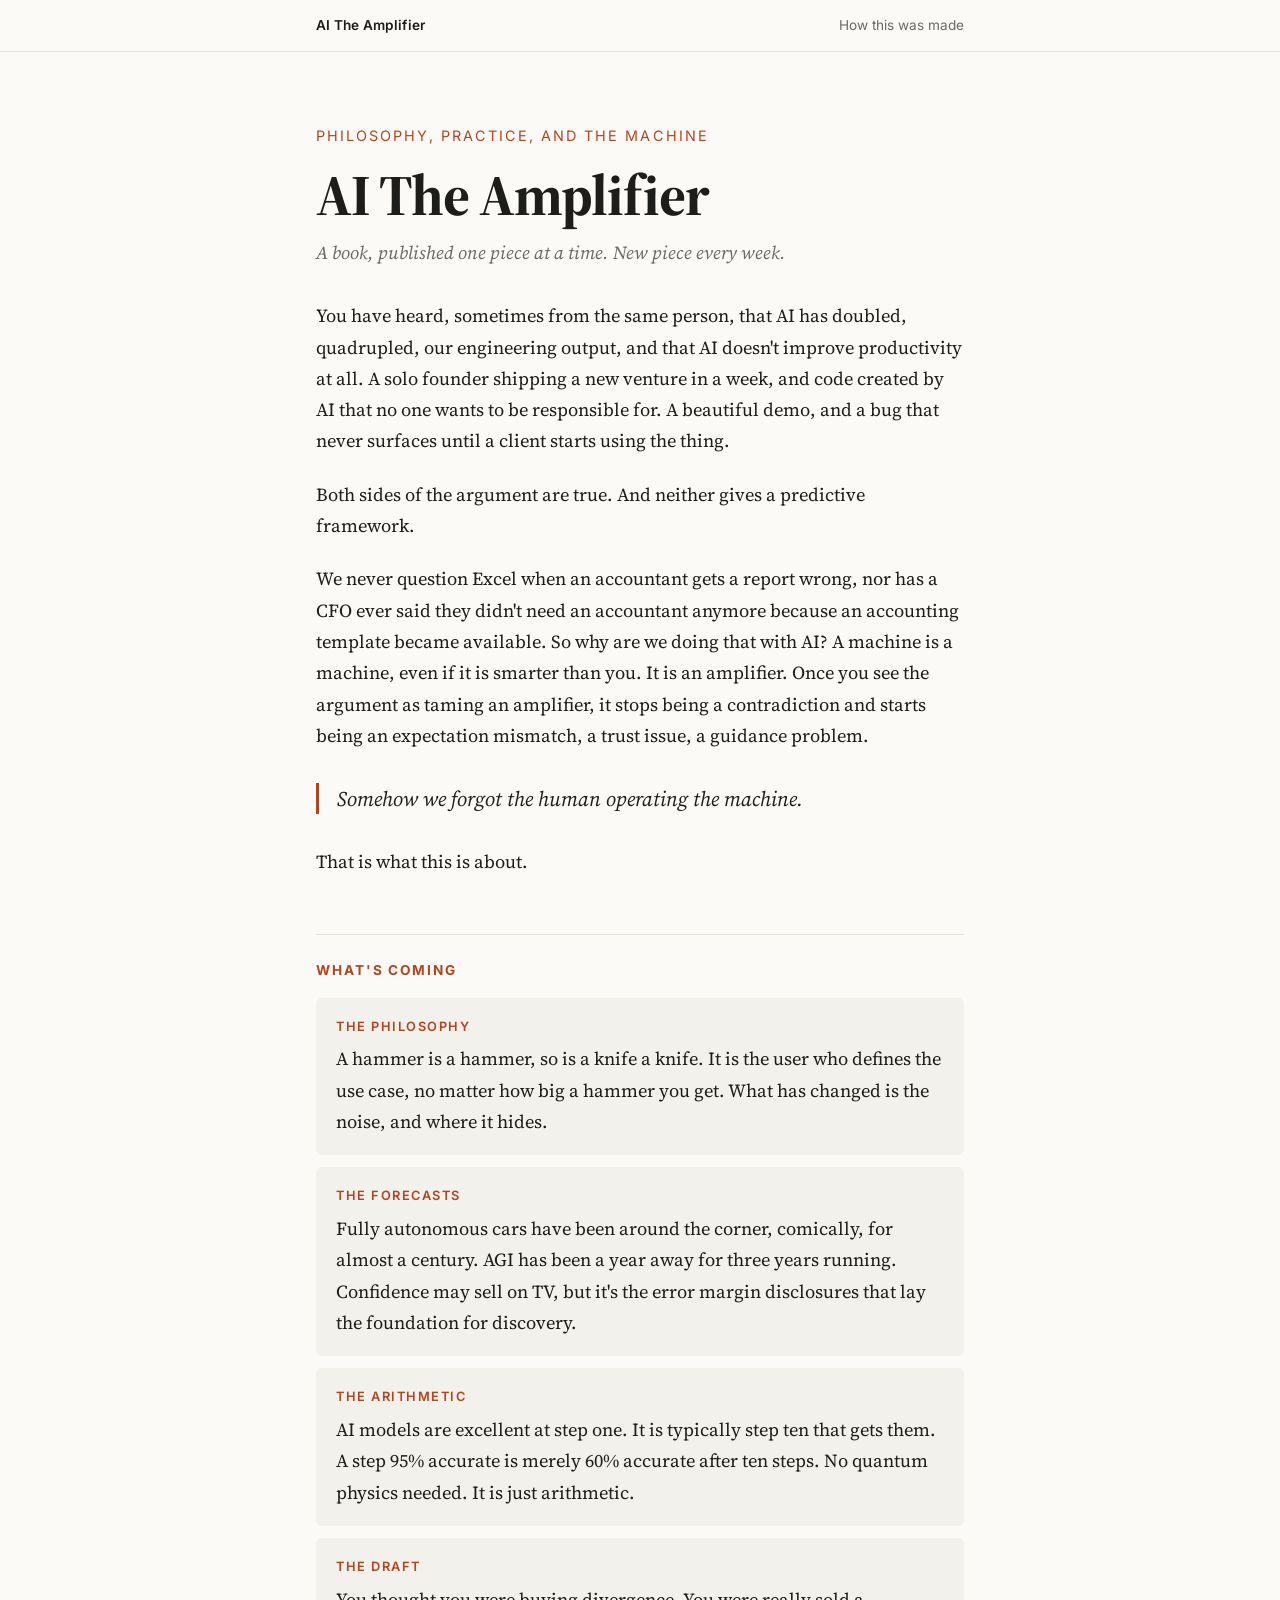
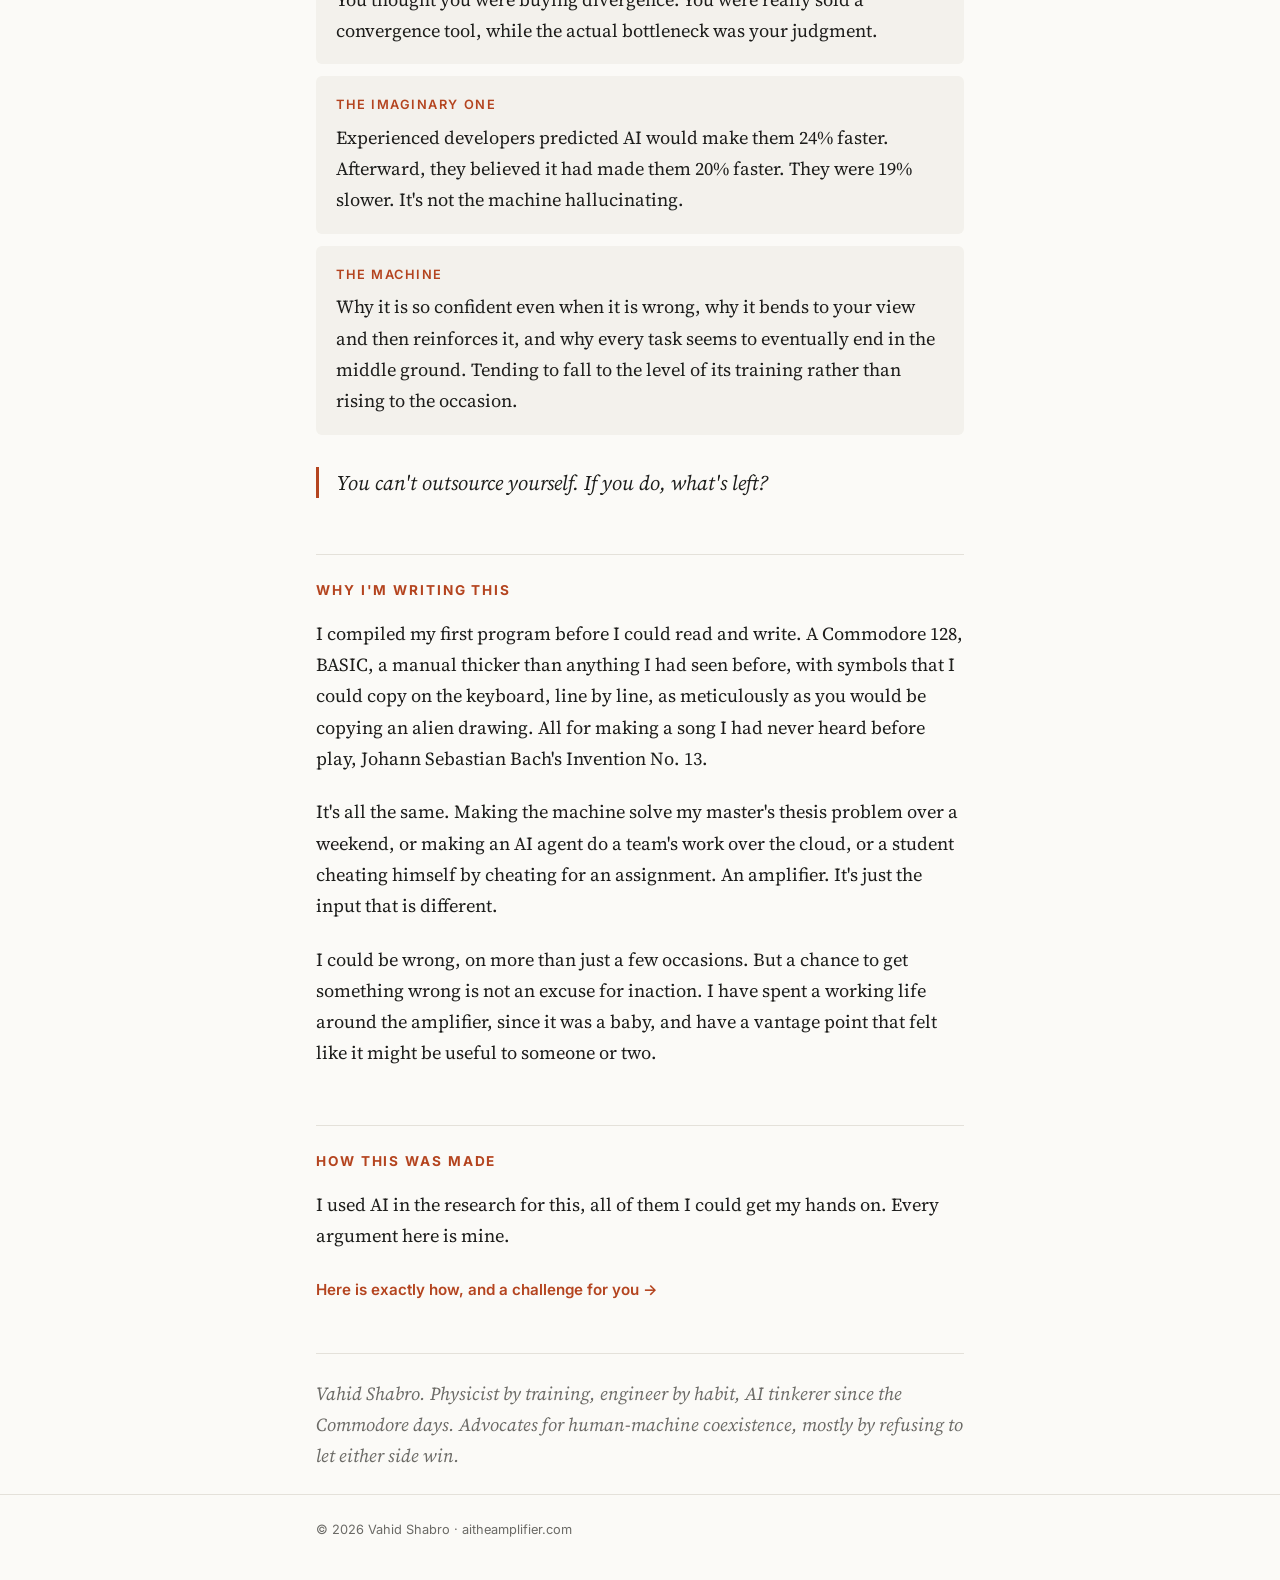
==== index.html @ 716a2b0b "Add files via upload" ====
<!doctype html>
<html lang="en">
<head>
  <meta charset="utf-8">
  <meta name="viewport" content="width=device-width, initial-scale=1">
  <title>AI The Amplifier</title>
  <meta name="description" content="A book, published one piece at a time. Philosophy, practice, and the machine. By Vahid Shabro.">
  <meta property="og:title" content="AI The Amplifier">
  <meta property="og:description" content="A book, published one piece at a time. New piece every week.">
  <meta property="og:url" content="https://aitheamplifier.com/">
  <link rel="preconnect" href="https://fonts.googleapis.com">
  <link rel="preconnect" href="https://fonts.gstatic.com" crossorigin>
  <link href="https://fonts.googleapis.com/css2?family=Inter:wght@400;600&family=Source+Serif+4:ital,wght@0,400;0,700;1,400&display=swap" rel="stylesheet">
  <link rel="stylesheet" href="assets/style.css">
</head>
<body>
  <nav class="site-nav">
    <div class="wrap">
      <a class="brand" href="./">AI The Amplifier</a>
      <a href="how-this-was-made/">How this was made</a>
    </div>
  </nav>

  <header class="hero">
    <div class="wrap">
      <p class="eyebrow">Philosophy, Practice, and the Machine</p>
      <h1>AI The Amplifier</h1>
      <p class="kicker">A book, published one piece at a time. New piece every week.</p>
    </div>
  </header>

  <main class="wrap">
    <p>You have heard, sometimes from the same person, that AI has doubled, quadrupled, our engineering output, and that AI doesn't improve productivity at all. A solo founder shipping a new venture in a week, and code created by AI that no one wants to be responsible for. A beautiful demo, and a bug that never surfaces until a client starts using the thing.</p>

    <p>Both sides of the argument are true. And neither gives a predictive framework.</p>

    <p>We never question Excel when an accountant gets a report wrong, nor has a CFO ever said they didn't need an accountant anymore because an accounting template became available. So why are we doing that with AI? A machine is a machine, even if it is smarter than you. It is an amplifier. Once you see the argument as taming an amplifier, it stops being a contradiction and starts being an expectation mismatch, a trust issue, a guidance problem.</p>

    <p class="pull">Somehow we forgot the human operating the machine.</p>

    <p>That is what this is about.</p>

    <h2>What's coming</h2>
    <ul class="coming">
      <li><span class="label">The philosophy</span>A hammer is a hammer, so is a knife a knife. It is the user who defines the use case, no matter how big a hammer you get. What has changed is the noise, and where it hides.</li>
      <li><span class="label">The forecasts</span>Fully autonomous cars have been around the corner, comically, for almost a century. AGI has been a year away for three years running. Confidence may sell on TV, but it's the error margin disclosures that lay the foundation for discovery.</li>
      <li><span class="label">The arithmetic</span>AI models are excellent at step one. It is typically step ten that gets them. A step 95% accurate is merely 60% accurate after ten steps. No quantum physics needed. It is just arithmetic.</li>
      <li><span class="label">The draft</span>You thought you were buying divergence. You were really sold a convergence tool, while the actual bottleneck was your judgment.</li>
      <li><span class="label">The imaginary one</span>Experienced developers predicted AI would make them 24% faster. Afterward, they believed it had made them 20% faster. They were 19% slower. It's not the machine hallucinating.</li>
      <li><span class="label">The machine</span>Why it is so confident even when it is wrong, why it bends to your view and then reinforces it, and why every task seems to eventually end in the middle ground. Tending to fall to the level of its training rather than rising to the occasion.</li>
    </ul>

    <p class="pull">You can't outsource yourself. If you do, what's left?</p>

    <h2>Why I'm writing this</h2>
    <p>I compiled my first program before I could read and write. A Commodore 128, BASIC, a manual thicker than anything I had seen before, with symbols that I could copy on the keyboard, line by line, as meticulously as you would be copying an alien drawing. All for making a song I had never heard before play, Johann Sebastian Bach's Invention No. 13.</p>

    <p>It's all the same. Making the machine solve my master's thesis problem over a weekend, or making an AI agent do a team's work over the cloud, or a student cheating himself by cheating for an assignment. An amplifier. It's just the input that is different.</p>

    <p>I could be wrong, on more than just a few occasions. But a chance to get something wrong is not an excuse for inaction. I have spent a working life around the amplifier, since it was a baby, and have a vantage point that felt like it might be useful to someone or two.</p>

    <h2>How this was made</h2>
    <p>I used AI in the research for this, all of them I could get my hands on. Every argument here is mine.</p>
    <p><a class="cta" href="how-this-was-made/">Here is exactly how, and a challenge for you →</a></p>

    <p class="signature">Vahid Shabro. Physicist by training, engineer by habit, AI tinkerer since the Commodore days. Advocates for human-machine coexistence, mostly by refusing to let either side win.</p>
  </main>

  <footer>
    <div class="wrap">© 2026 Vahid Shabro · aitheamplifier.com</div>
  </footer>
</body>
</html>
---- assets/style.css ----
:root {
  --bg: #fbfaf7;
  --text: #1d1d1b;
  --muted: #6b6a66;
  --accent: #b4441f;
  --rule: #e4e1da;
  --card: #f3f1ec;
  --serif: "Source Serif 4", Georgia, "Times New Roman", serif;
  --sans: "Inter", -apple-system, BlinkMacSystemFont, "Segoe UI", sans-serif;
}

@media (prefers-color-scheme: dark) {
  :root {
    --bg: #161614;
    --text: #e9e7e1;
    --muted: #9b9890;
    --accent: #e0774f;
    --rule: #2e2d2a;
    --card: #1f1e1b;
  }
}

* { box-sizing: border-box; }
html { -webkit-text-size-adjust: 100%; }

body {
  margin: 0;
  background: var(--bg);
  color: var(--text);
  font-family: var(--serif);
  font-size: 1.15rem;
  line-height: 1.7;
}

.wrap { max-width: 680px; margin: 0 auto; padding: 0 16px; }

.site-nav { border-bottom: 1px solid var(--rule); font-family: var(--sans); font-size: 0.85rem; }
.site-nav .wrap {
  display: flex; justify-content: space-between; align-items: center;
  padding-top: 14px; padding-bottom: 14px; gap: 12px; flex-wrap: wrap;
}
.site-nav a { color: var(--muted); text-decoration: none; }
.site-nav a:hover { color: var(--accent); }
.site-nav .brand { color: var(--text); font-weight: 600; letter-spacing: 0.02em; }

.hero { padding: 72px 0 32px; }
.hero h1 {
  font-size: clamp(2.4rem, 7vw, 3.6rem); line-height: 1.05;
  margin: 0 0 12px; font-weight: 700; letter-spacing: -0.02em;
}
.eyebrow {
  font-family: var(--sans); font-size: 0.9rem; text-transform: uppercase;
  letter-spacing: 0.14em; color: var(--accent); margin: 0 0 16px;
}
.kicker { font-style: italic; color: var(--muted); margin: 0; }

main { padding-bottom: 48px; }

h2 {
  font-family: var(--sans); font-size: 0.85rem; text-transform: uppercase;
  letter-spacing: 0.14em; color: var(--accent);
  margin: 56px 0 16px; padding-top: 24px; border-top: 1px solid var(--rule);
}

p { margin: 0 0 1.2em; }

.pull {
  font-size: 1.3rem; line-height: 1.5; font-style: italic;
  border-left: 3px solid var(--accent); padding-left: 18px; margin: 32px 0;
}

.coming { list-style: none; padding: 0; margin: 0; }
.coming li { background: var(--card); border-radius: 6px; padding: 18px 20px; margin-bottom: 12px; }
.coming .label {
  display: block; font-family: var(--sans); font-size: 0.8rem; font-weight: 600;
  text-transform: uppercase; letter-spacing: 0.12em; color: var(--accent); margin-bottom: 6px;
}

a { color: var(--accent); }

.cta { font-family: var(--sans); font-size: 0.95rem; font-weight: 600; text-decoration: none; }
.cta:hover { text-decoration: underline; }

.signature {
  font-style: italic; color: var(--muted);
  border-top: 1px solid var(--rule); padding-top: 24px; margin-top: 48px;
}

footer {
  border-top: 1px solid var(--rule); font-family: var(--sans);
  font-size: 0.8rem; color: var(--muted); padding: 24px 0 40px;
}
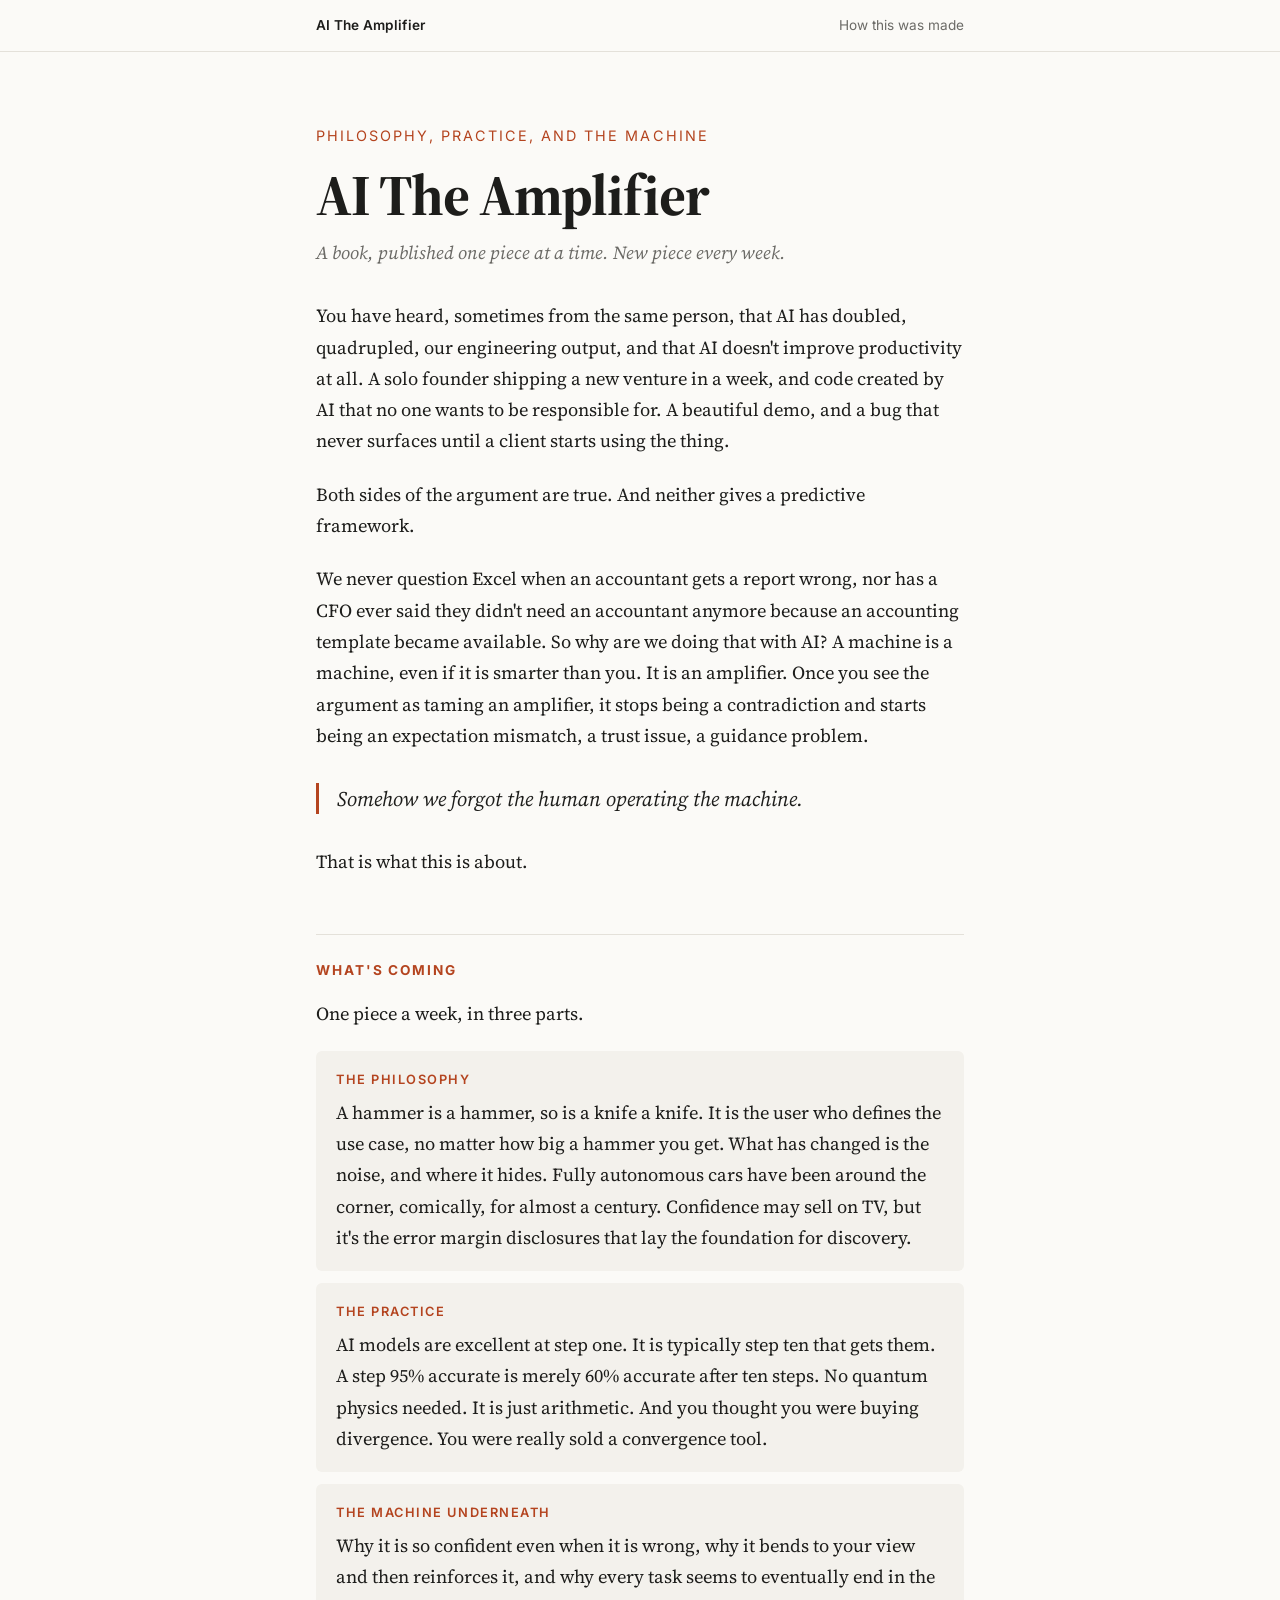
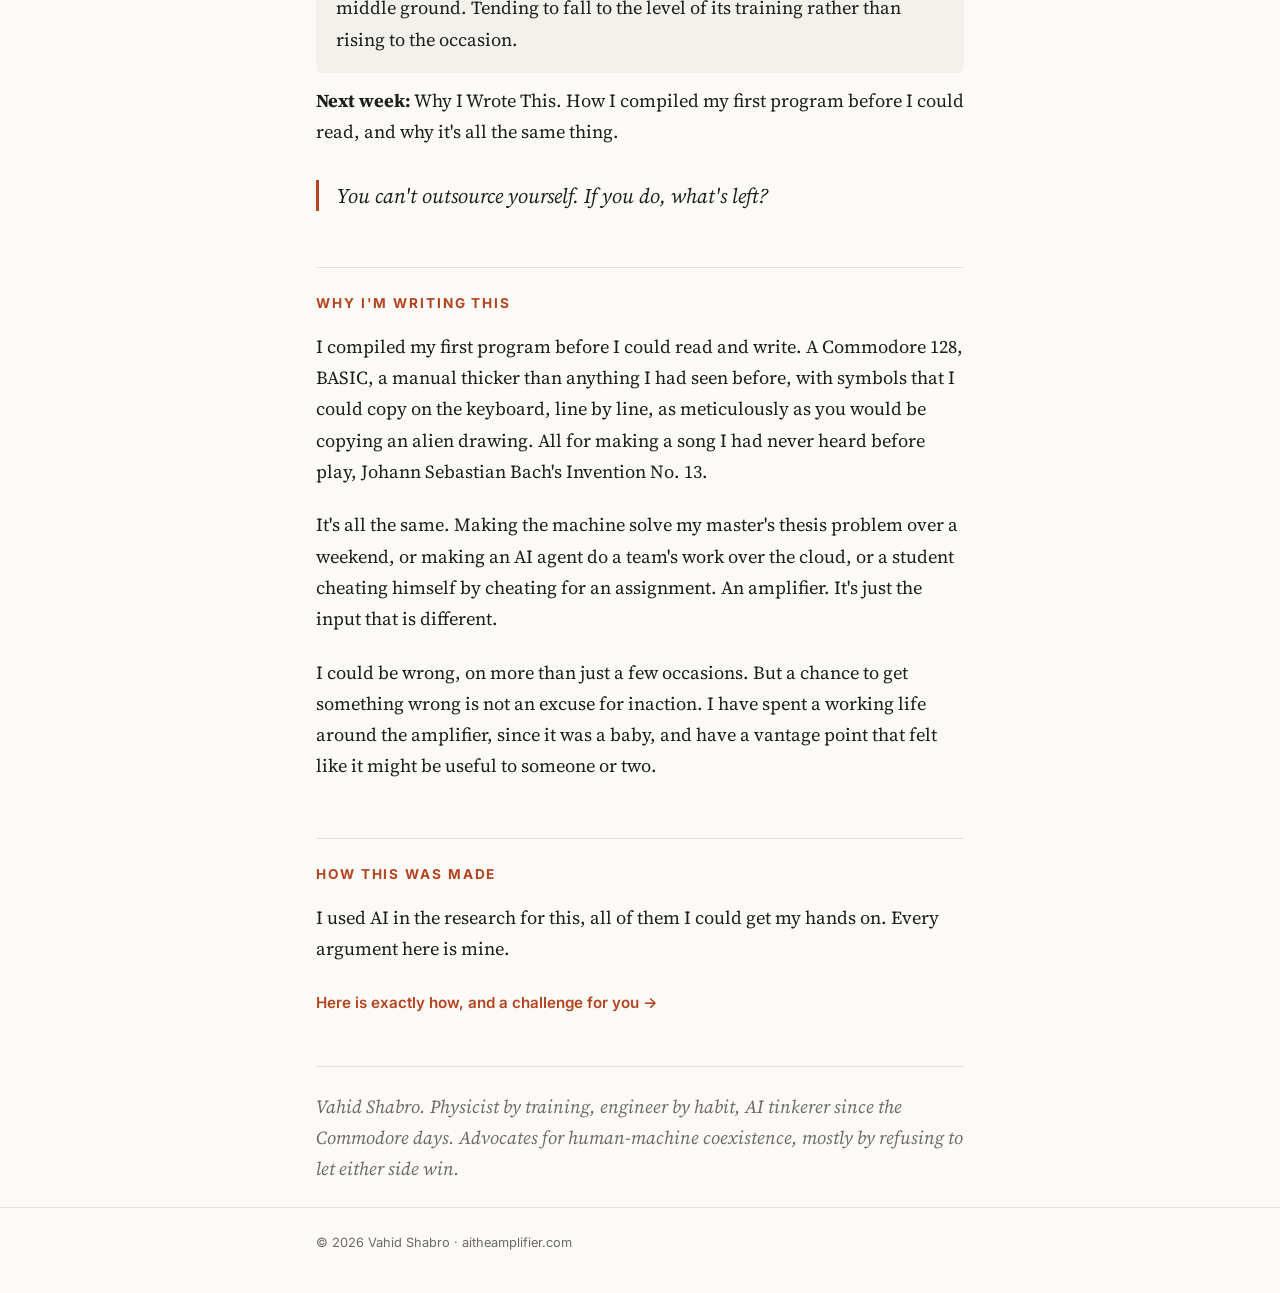
==== commit 1ed88102: "Add files via upload" ====
--- a/index.html
+++ b/index.html
@@ -41,14 +41,13 @@
     <p>That is what this is about.</p>
 
     <h2>What's coming</h2>
+    <p>One piece a week, in three parts.</p>
     <ul class="coming">
-      <li><span class="label">The philosophy</span>A hammer is a hammer, so is a knife a knife. It is the user who defines the use case, no matter how big a hammer you get. What has changed is the noise, and where it hides.</li>
-      <li><span class="label">The forecasts</span>Fully autonomous cars have been around the corner, comically, for almost a century. AGI has been a year away for three years running. Confidence may sell on TV, but it's the error margin disclosures that lay the foundation for discovery.</li>
-      <li><span class="label">The arithmetic</span>AI models are excellent at step one. It is typically step ten that gets them. A step 95% accurate is merely 60% accurate after ten steps. No quantum physics needed. It is just arithmetic.</li>
-      <li><span class="label">The draft</span>You thought you were buying divergence. You were really sold a convergence tool, while the actual bottleneck was your judgment.</li>
-      <li><span class="label">The imaginary one</span>Experienced developers predicted AI would make them 24% faster. Afterward, they believed it had made them 20% faster. They were 19% slower. It's not the machine hallucinating.</li>
-      <li><span class="label">The machine</span>Why it is so confident even when it is wrong, why it bends to your view and then reinforces it, and why every task seems to eventually end in the middle ground. Tending to fall to the level of its training rather than rising to the occasion.</li>
+      <li><span class="label">The philosophy</span>A hammer is a hammer, so is a knife a knife. It is the user who defines the use case, no matter how big a hammer you get. What has changed is the noise, and where it hides. Fully autonomous cars have been around the corner, comically, for almost a century. Confidence may sell on TV, but it's the error margin disclosures that lay the foundation for discovery.</li>
+      <li><span class="label">The practice</span>AI models are excellent at step one. It is typically step ten that gets them. A step 95% accurate is merely 60% accurate after ten steps. No quantum physics needed. It is just arithmetic. And you thought you were buying divergence. You were really sold a convergence tool.</li>
+      <li><span class="label">The machine underneath</span>Why it is so confident even when it is wrong, why it bends to your view and then reinforces it, and why every task seems to eventually end in the middle ground. Tending to fall to the level of its training rather than rising to the occasion.</li>
     </ul>
+    <p><strong>Next week:</strong> Why I Wrote This. How I compiled my first program before I could read, and why it's all the same thing.</p>
 
     <p class="pull">You can't outsource yourself. If you do, what's left?</p>
 
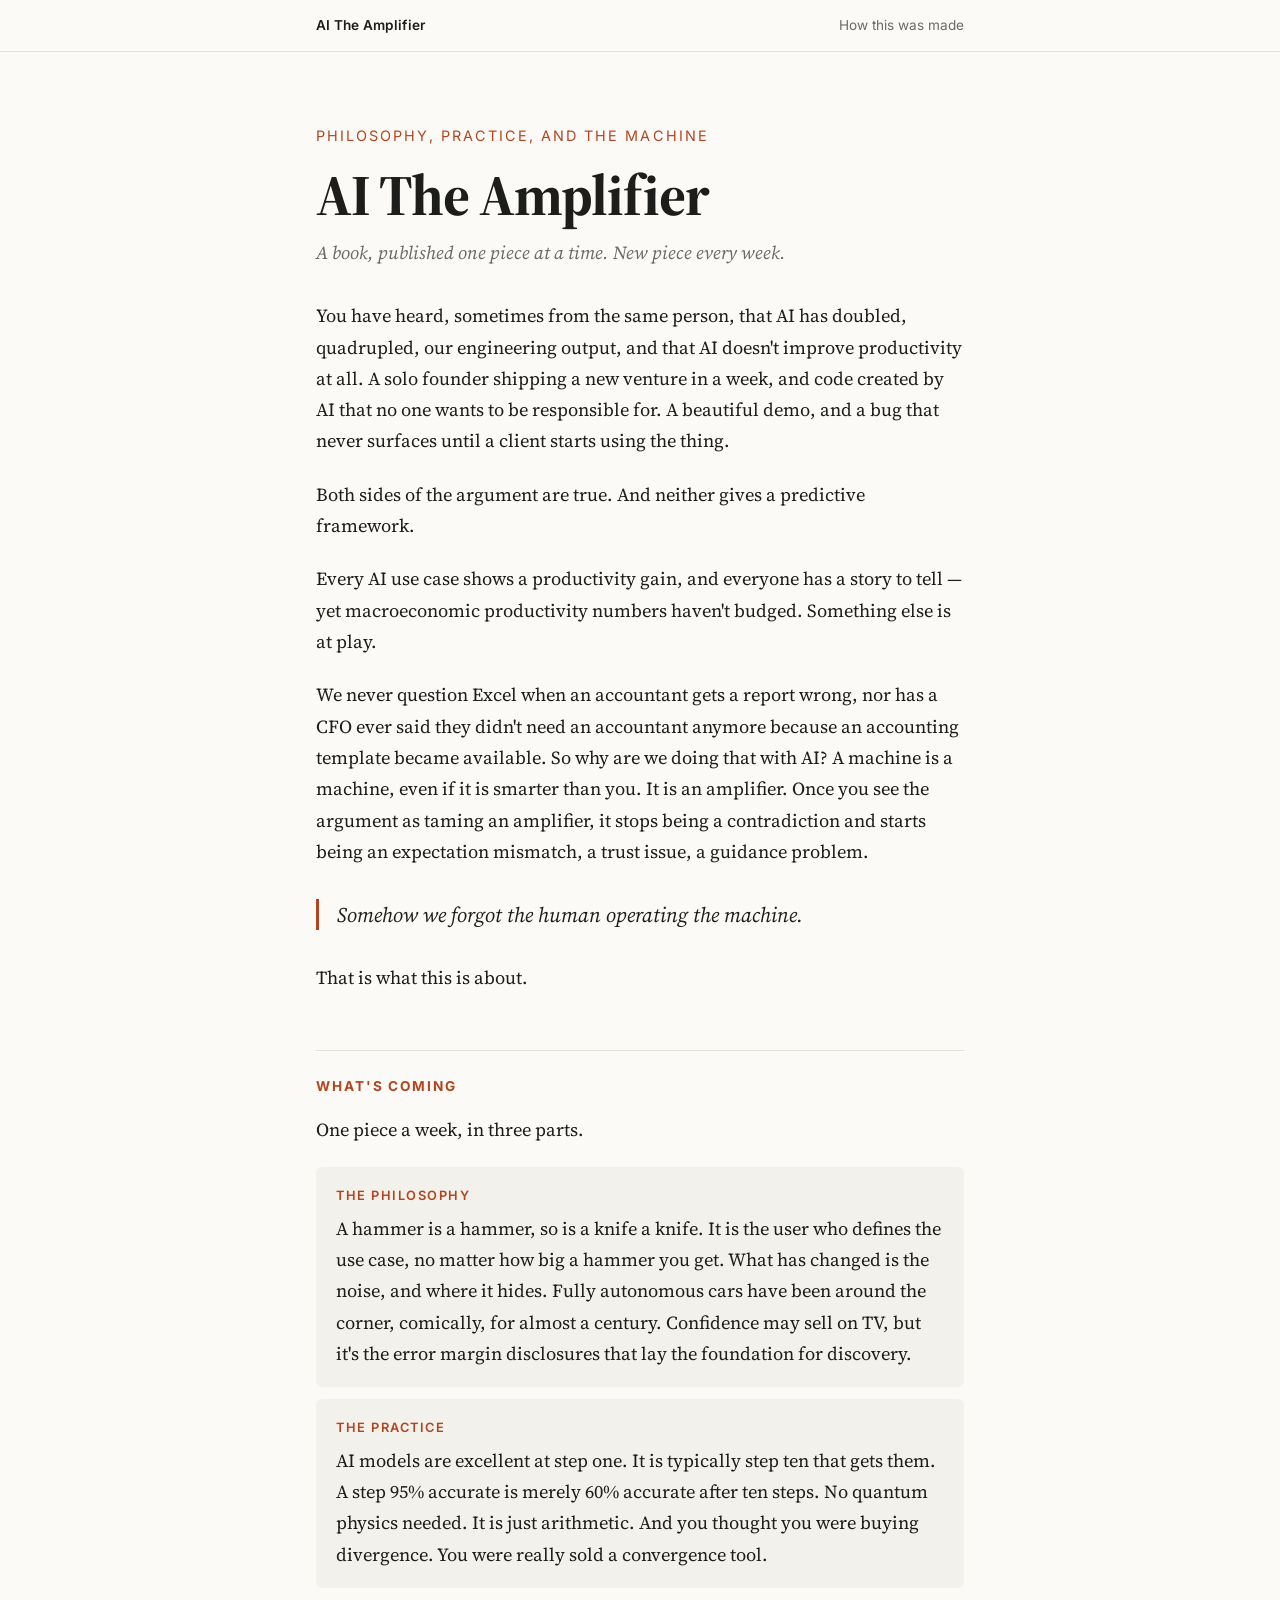
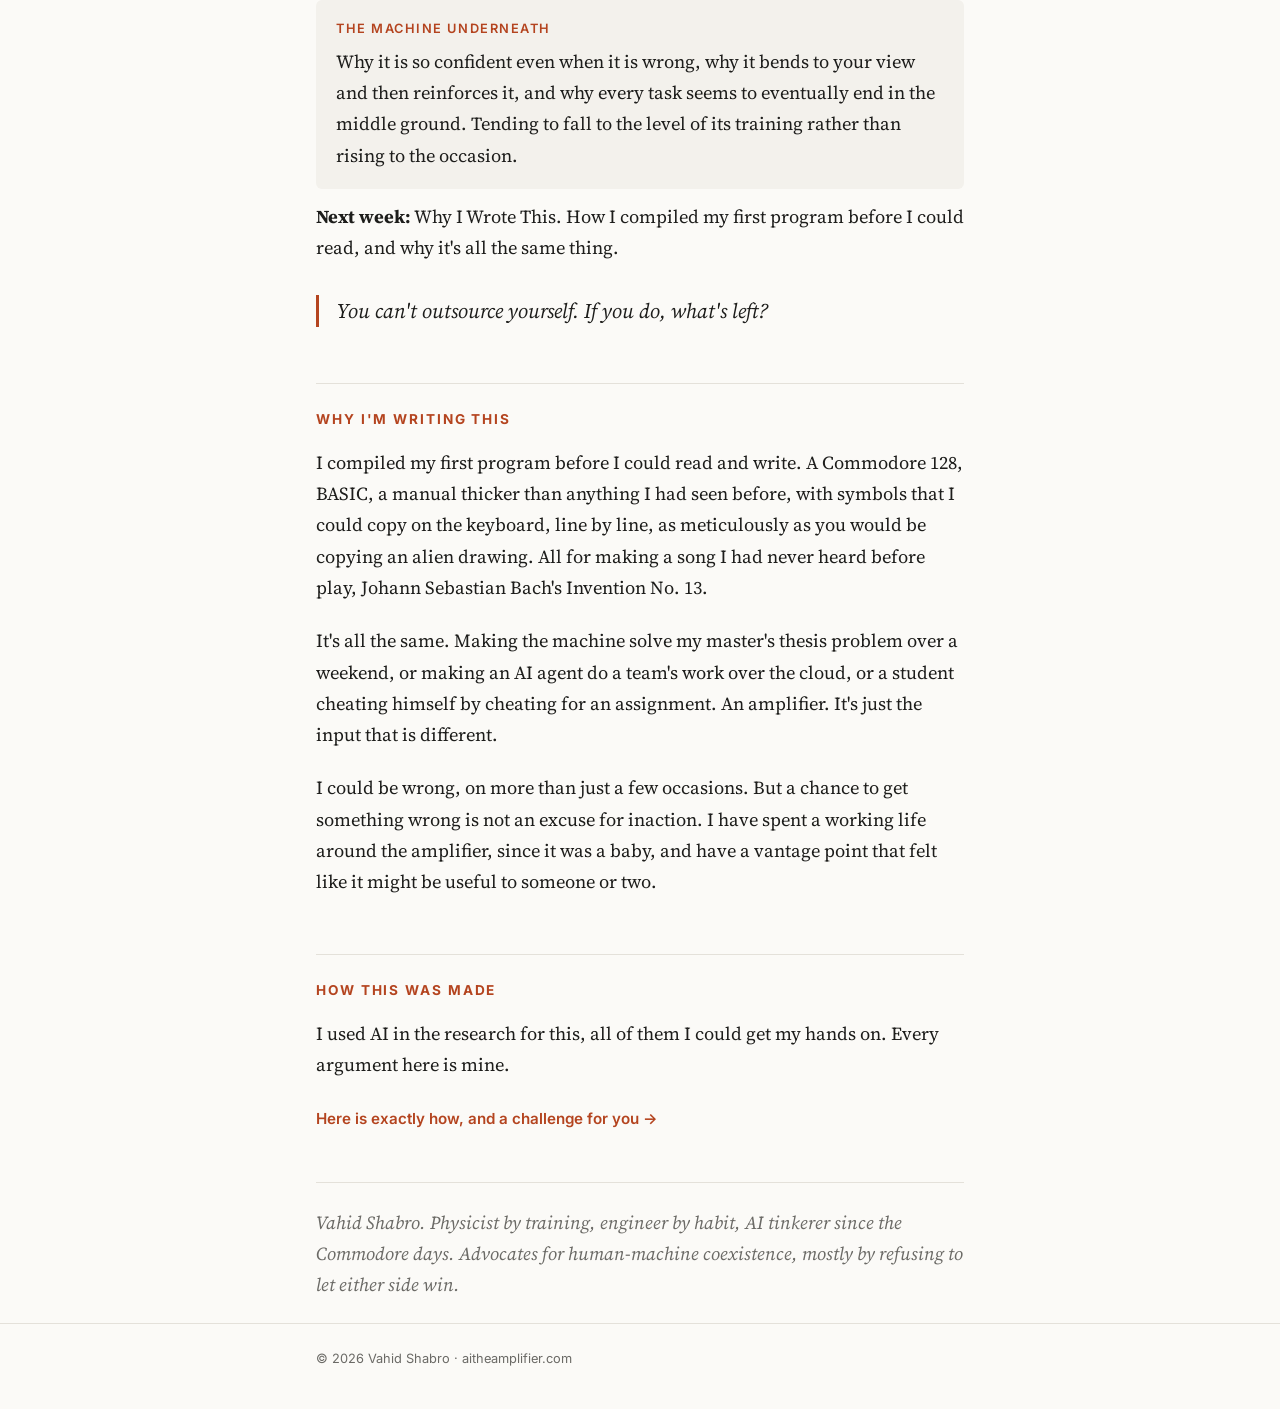
==== commit 49cca250: "Add files via upload" ====
--- a/index.html
+++ b/index.html
@@ -33,6 +33,8 @@
     <p>You have heard, sometimes from the same person, that AI has doubled, quadrupled, our engineering output, and that AI doesn't improve productivity at all. A solo founder shipping a new venture in a week, and code created by AI that no one wants to be responsible for. A beautiful demo, and a bug that never surfaces until a client starts using the thing.</p>
 
     <p>Both sides of the argument are true. And neither gives a predictive framework.</p>
+
+    <p>Every AI use case shows a productivity gain, and everyone has a story to tell — yet macroeconomic productivity numbers haven't budged. Something else is at play.</p>
 
     <p>We never question Excel when an accountant gets a report wrong, nor has a CFO ever said they didn't need an accountant anymore because an accounting template became available. So why are we doing that with AI? A machine is a machine, even if it is smarter than you. It is an amplifier. Once you see the argument as taming an amplifier, it stops being a contradiction and starts being an expectation mismatch, a trust issue, a guidance problem.</p>
 
